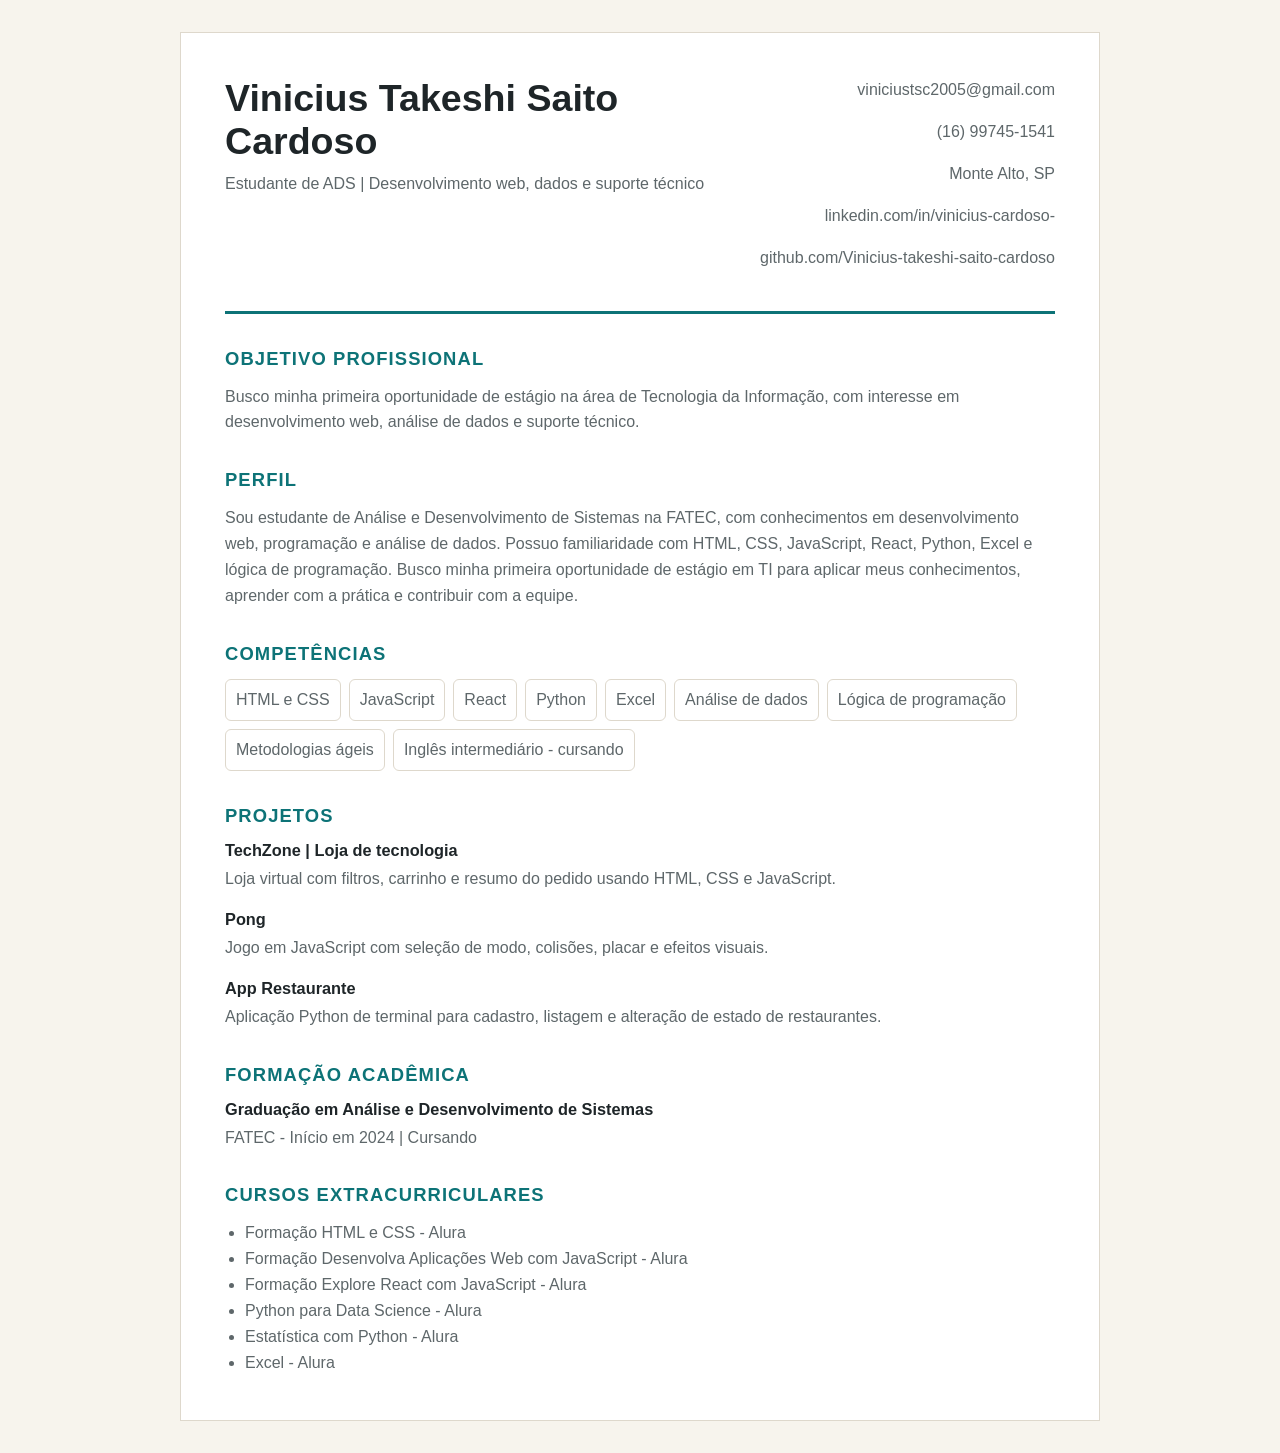
==== curriculo.html @ bd5ed071 "Create personal portfolio" ====
<!DOCTYPE html>
<html lang="pt-BR">
  <head>
    <meta charset="UTF-8" />
    <meta name="viewport" content="width=device-width, initial-scale=1.0" />
    <title>Currículo | Vinicius Takeshi Saito Cardoso</title>
    <style>
      :root {
        --ink: #1e2528;
        --muted: #5e676a;
        --line: #ded8cc;
        --primary: #0d7377;
        font-family: Arial, Helvetica, sans-serif;
      }

      * {
        box-sizing: border-box;
      }

      body {
        margin: 0;
        background: #f7f4ed;
        color: var(--ink);
      }

      main {
        width: min(920px, calc(100% - 32px));
        margin: 32px auto;
        border: 1px solid var(--line);
        background: #ffffff;
        padding: 44px;
      }

      header {
        display: grid;
        grid-template-columns: 1fr auto;
        gap: 24px;
        border-bottom: 3px solid var(--primary);
        padding-bottom: 24px;
      }

      h1,
      h2,
      h3,
      p {
        margin-top: 0;
      }

      h1 {
        margin-bottom: 8px;
        font-size: 2.35rem;
      }

      h2 {
        margin: 34px 0 14px;
        color: var(--primary);
        font-size: 1.15rem;
        letter-spacing: 0.06em;
        text-transform: uppercase;
      }

      h3 {
        margin-bottom: 6px;
        font-size: 1.02rem;
      }

      p,
      li,
      a {
        color: var(--muted);
        line-height: 1.62;
      }

      a {
        text-decoration: none;
      }

      ul {
        margin: 0;
        padding-left: 20px;
      }

      .contact {
        text-align: right;
      }

      .item {
        margin-bottom: 18px;
      }

      .skills {
        display: flex;
        flex-wrap: wrap;
        gap: 8px;
        padding: 0;
        list-style: none;
      }

      .skills li {
        border: 1px solid var(--line);
        border-radius: 6px;
        padding: 7px 10px;
      }

      @media print {
        body {
          background: #ffffff;
        }

        main {
          width: 100%;
          margin: 0;
          border: 0;
          padding: 0;
        }
      }

      @media (max-width: 680px) {
        main {
          padding: 28px;
        }

        header {
          grid-template-columns: 1fr;
        }

        .contact {
          text-align: left;
        }
      }
    </style>
  </head>
  <body>
    <main>
      <header>
        <div>
          <h1>Vinicius Takeshi Saito Cardoso</h1>
          <p>Estudante de ADS | Desenvolvimento web, dados e suporte técnico</p>
        </div>
        <div class="contact">
          <p><a href="mailto:viniciustsc2005@gmail.com">viniciustsc2005@gmail.com</a></p>
          <p><a href="tel:+5516997451541">(16) 99745-1541</a></p>
          <p>Monte Alto, SP</p>
          <p>
            <a href="https://www.linkedin.com/in/vinicius-cardoso-">
              linkedin.com/in/vinicius-cardoso-
            </a>
          </p>
          <p>
            <a href="https://github.com/Vinicius-takeshi-saito-cardoso">
              github.com/Vinicius-takeshi-saito-cardoso
            </a>
          </p>
        </div>
      </header>

      <section>
        <h2>Objetivo profissional</h2>
        <p>
          Busco minha primeira oportunidade de estágio na área de Tecnologia da
          Informação, com interesse em desenvolvimento web, análise de dados e
          suporte técnico.
        </p>
      </section>

      <section>
        <h2>Perfil</h2>
        <p>
          Sou estudante de Análise e Desenvolvimento de Sistemas na FATEC, com
          conhecimentos em desenvolvimento web, programação e análise de dados.
          Possuo familiaridade com HTML, CSS, JavaScript, React, Python, Excel e
          lógica de programação. Busco minha primeira oportunidade de estágio em
          TI para aplicar meus conhecimentos, aprender com a prática e contribuir
          com a equipe.
        </p>
      </section>

      <section>
        <h2>Competências</h2>
        <ul class="skills">
          <li>HTML e CSS</li>
          <li>JavaScript</li>
          <li>React</li>
          <li>Python</li>
          <li>Excel</li>
          <li>Análise de dados</li>
          <li>Lógica de programação</li>
          <li>Metodologias ágeis</li>
          <li>Inglês intermediário - cursando</li>
        </ul>
      </section>

      <section>
        <h2>Projetos</h2>
        <div class="item">
          <h3>TechZone | Loja de tecnologia</h3>
          <p>
            Loja virtual com filtros, carrinho e resumo do pedido usando HTML,
            CSS e JavaScript.
          </p>
        </div>
        <div class="item">
          <h3>Pong</h3>
          <p>
            Jogo em JavaScript com seleção de modo, colisões, placar e efeitos
            visuais.
          </p>
        </div>
        <div class="item">
          <h3>App Restaurante</h3>
          <p>
            Aplicação Python de terminal para cadastro, listagem e alteração de
            estado de restaurantes.
          </p>
        </div>
      </section>

      <section>
        <h2>Formação acadêmica</h2>
        <div class="item">
          <h3>Graduação em Análise e Desenvolvimento de Sistemas</h3>
          <p>FATEC - Início em 2024 | Cursando</p>
        </div>
      </section>

      <section>
        <h2>Cursos extracurriculares</h2>
        <ul>
          <li>Formação HTML e CSS - Alura</li>
          <li>Formação Desenvolva Aplicações Web com JavaScript - Alura</li>
          <li>Formação Explore React com JavaScript - Alura</li>
          <li>Python para Data Science - Alura</li>
          <li>Estatística com Python - Alura</li>
          <li>Excel - Alura</li>
        </ul>
      </section>
    </main>
  </body>
</html>
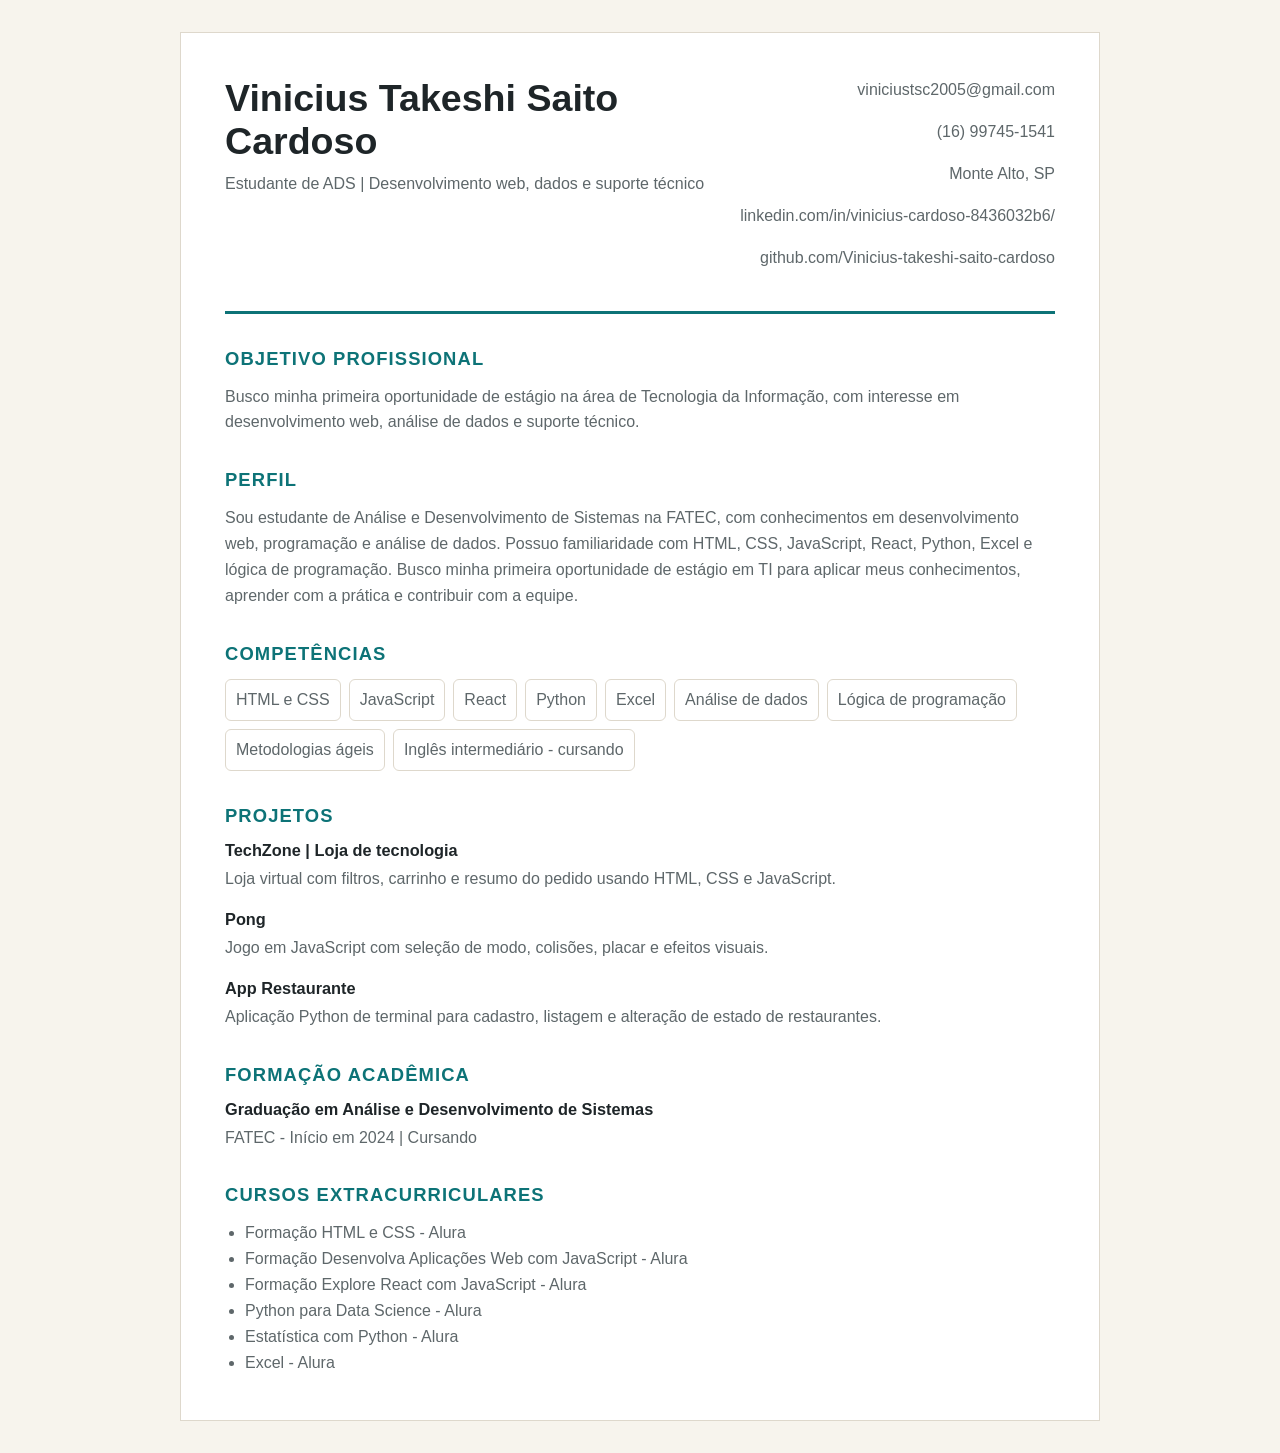
==== commit 9a91f0b3: "Update LinkedIn URL" ====
--- a/curriculo.html
+++ b/curriculo.html
@@ -142,8 +142,8 @@
           <p><a href="tel:+5516997451541">(16) 99745-1541</a></p>
           <p>Monte Alto, SP</p>
           <p>
-            <a href="https://www.linkedin.com/in/vinicius-cardoso-">
-              linkedin.com/in/vinicius-cardoso-
+            <a href="https://www.linkedin.com/in/vinicius-cardoso-8436032b6/">
+              linkedin.com/in/vinicius-cardoso-8436032b6/
             </a>
           </p>
           <p>
